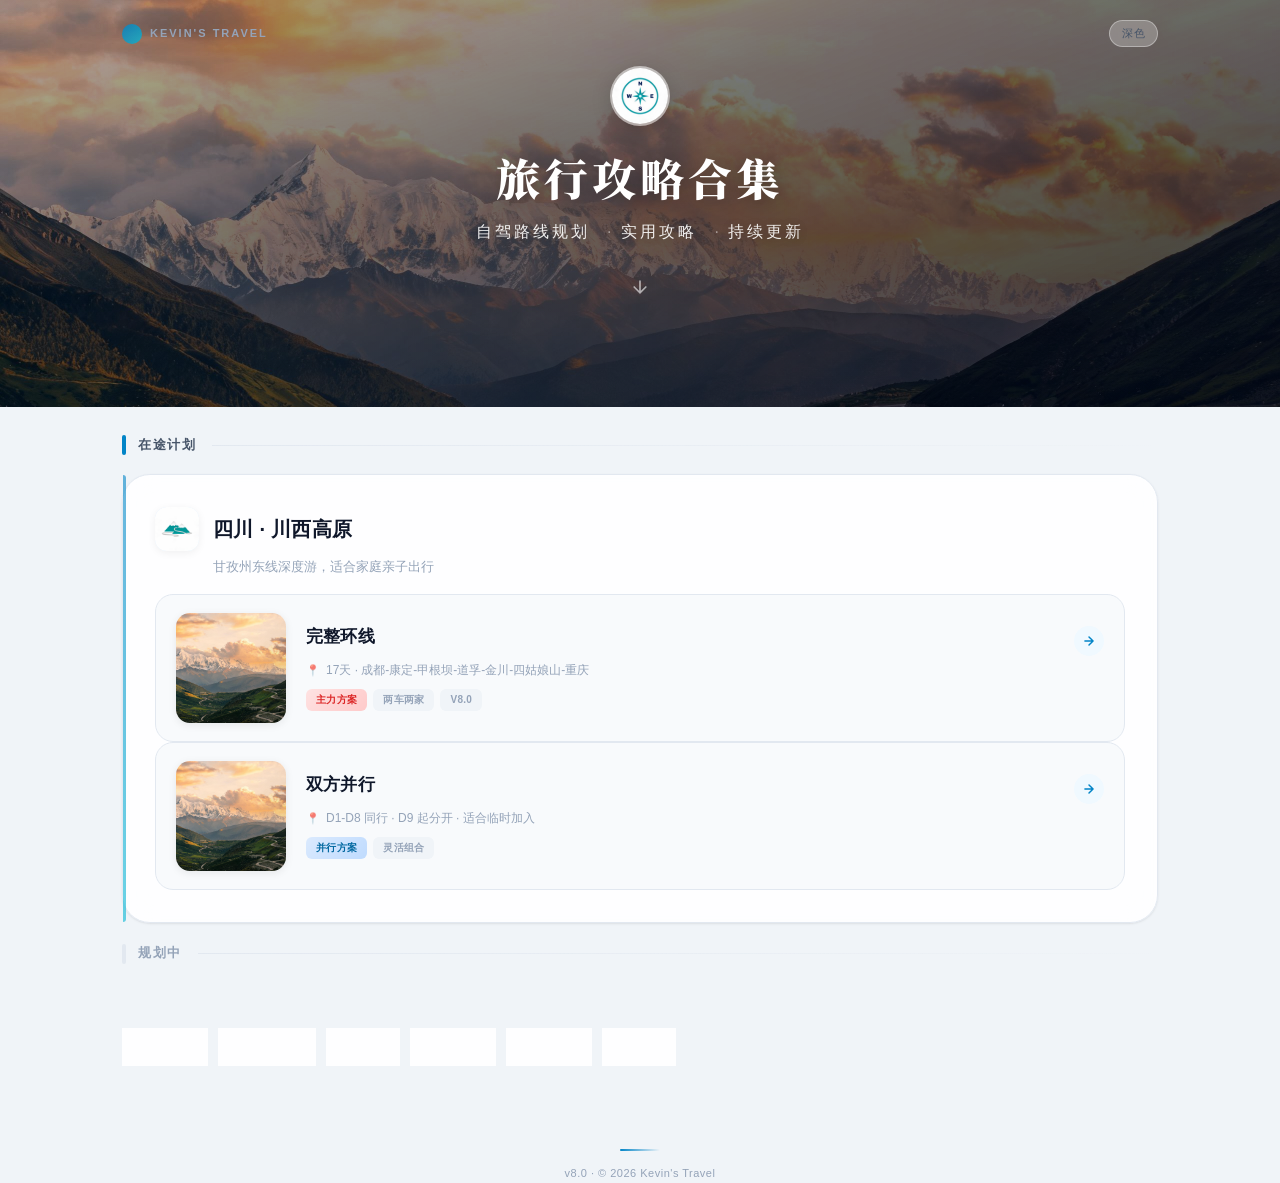
==== index.html @ 17aaf6b5 "fix: 修复手机端完整环线/双方并行的层叠滚动；docs: 记录花生壳 Drop 分享链接 https://drop.ficp.fun/" ====
<!DOCTYPE html>
<html lang="zh-CN">
<head>
    <meta charset="UTF-8">
    <meta name="viewport" content="width=device-width, initial-scale=1.0, minimum-scale=1.0, maximum-scale=5.0">
    <meta name="description" content="旅行攻略合集 - 川西、新疆、西藏等自驾路线规划">
    <title>旅行攻略合集 | Kevin's Travel</title>
    <link rel="icon" href="assets/icon-compass.jpg">
    <link rel="preconnect" href="https://fonts.googleapis.com">
    <link rel="preconnect" href="https://fonts.gstatic.com" crossorigin>
    <link href="https://fonts.googleapis.com/css2?family=Noto+Serif+SC:wght@600;700;900&family=Inter:wght@400;500;600;700;800&display=swap" rel="stylesheet">
    <link id="themeCSS" rel="stylesheet" href="themes/default.css">
    <style>
        /* ===== Reset & Base ===== */
        * { margin: 0; padding: 0; box-sizing: border-box; }

        html { scroll-behavior: smooth; }

        body {
            font-family: -apple-system, BlinkMacSystemFont, "HarmonyOS Sans", "PingFang SC", "Microsoft YaHei", "Noto Sans SC", sans-serif;
            background: var(--bg-body);
            color: var(--text);
            line-height: 1.6;
            font-size: 15px;
            min-height: 100vh;
            -webkit-font-smoothing: antialiased;
            -moz-osx-font-smoothing: grayscale;
        }

        /* ===== Top Bar ===== */
        .top-bar {
            position: relative;
            z-index: 10;
            max-width: 1100px;
            margin: 0 auto;
            padding: 16px 24px 0;
            display: flex;
            justify-content: space-between;
            align-items: center;
        }

        @media (min-width: 769px) {
            .top-bar { padding: 20px 32px 0; }
        }

        .brand {
            display: flex;
            align-items: center;
            gap: 8px;
            font-size: 11px;
            font-weight: 600;
            color: var(--text-light);
            letter-spacing: 2px;
            text-transform: uppercase;
        }

        .brand::before {
            content: '';
            width: 20px;
            height: 20px;
            background: var(--gradient-sky);
            border-radius: 50%;
            opacity: 0.8;
            flex-shrink: 0;
        }

        .theme-bar {
            display: flex;
            gap: 5px;
            align-items: center;
            flex-wrap: wrap;
            justify-content: flex-end;
        }

        .theme-btn {
            background: transparent;
            border: 1.5px solid var(--border);
            border-radius: 20px;
            color: var(--text-secondary);
            padding: 4px 10px;
            font-size: 11px;
            cursor: pointer;
            white-space: nowrap;
            transition: all 0.2s ease;
            font-family: inherit;
        }

        .theme-btn:hover { border-color: var(--primary); color: var(--primary); }
        .theme-btn.active {
            background: var(--primary);
            color: #fff;
            border-color: var(--primary);
        }

        .dark-toggle-btn {
            background: var(--glass-bg);
            backdrop-filter: blur(8px);
            -webkit-backdrop-filter: blur(8px);
            border: 1.5px solid var(--glass-border);
            border-radius: 20px;
            color: var(--text-secondary);
            padding: 5px 12px;
            font-size: 11px;
            cursor: pointer;
            white-space: nowrap;
            transition: all 0.25s ease;
            font-family: inherit;
            font-weight: 500;
            letter-spacing: 0.5px;
        }

        .dark .dark-toggle-btn {
            background: var(--dark-glass-bg);
            border-color: var(--dark-glass-border);
            color: var(--dark-text-secondary);
        }

        .dark-toggle-btn:hover {
            border-color: var(--primary);
            color: var(--primary);
            background: var(--primary-bg);
        }

        /* ===== Hero ===== */
        .hero {
            position: relative;
            overflow: hidden;
            color: white;
            padding: 40px 24px 60px;
            margin: -52px 0 0 0;
            text-align: center;
            min-height: 340px;
            display: flex;
            flex-direction: column;
            justify-content: center;
            align-items: center;
        }

        @media (min-width: 769px) {
            .hero { padding: 72px 48px 96px; min-height: 420px; margin-top: -60px; }
        }

        /* Hero background image */
        .hero::before {
            content: '';
            position: absolute;
            inset: 0;
            background-image: url('assets/hero-sichuan.jpg');
            background-size: cover;
            background-position: center 25%;
            z-index: 0;
            filter: saturate(1.05) contrast(1.1);
        }

        /* Hero gradient overlay */
        .hero::after {
            content: '';
            position: absolute;
            inset: 0;
            background: var(--hero-overlay);
            z-index: 1;
        }

        .dark .hero::after {
            background: var(--dark-hero-overlay);
        }

        .hero-content {
            position: relative;
            z-index: 3;
            max-width: 700px;
            width: 100%;
            animation: heroFadeIn 0.8s ease-out;
        }

        @keyframes heroFadeIn {
            from { opacity: 0; transform: translateY(20px); }
            to   { opacity: 1; transform: translateY(0); }
        }

        .hero-icon {
            display: inline-flex;
            align-items: center;
            justify-content: center;
            width: 52px;
            height: 52px;
            border-radius: 50%;
            background: var(--glass-bg);
            backdrop-filter: blur(var(--glass-blur));
            -webkit-backdrop-filter: blur(var(--glass-blur));
            margin-bottom: 20px;
            overflow: hidden;
            border: 2px solid var(--glass-border);
            box-shadow: 0 4px 20px rgba(0,0,0,0.15);
            transition: transform 0.3s ease;
        }

        .hero-icon:hover { transform: scale(1.05); }

        .hero-icon img {
            width: 100%;
            height: 100%;
            object-fit: cover;
        }

        @media (min-width: 769px) {
            .hero-icon { width: 60px; height: 60px; margin-bottom: 24px; }
        }

        .hero h1 {
            font-family: "Noto Serif SC", serif;
            font-size: 30px;
            font-weight: 900;
            margin-bottom: 10px;
            letter-spacing: 3px;
            text-shadow: 0 2px 24px rgba(0,0,0,0.35);
            line-height: 1.25;
        }

        @media (min-width: 769px) {
            .hero h1 { font-size: 44px; margin-bottom: 14px; letter-spacing: 4px; }
        }

        .hero-subtitle {
            font-size: 14px;
            opacity: 0.9;
            font-weight: 400;
            letter-spacing: 2px;
            line-height: 1.6;
            text-shadow: 0 1px 12px rgba(0,0,0,0.25);
        }

        @media (min-width: 769px) {
            .hero-subtitle { font-size: 16px; letter-spacing: 3px; }
        }

        .hero-subtitle span {
            display: inline-block;
            padding: 0 12px;
            position: relative;
        }

        .hero-subtitle span + span::before {
            content: '·';
            position: absolute;
            left: -2px;
            opacity: 0.5;
        }

        /* Hero scroll indicator */
        .hero-scroll {
            position: relative;
            z-index: 3;
            margin-top: 28px;
            animation: bounceDown 2s ease-in-out infinite;
        }

        .hero-scroll svg {
            width: 20px;
            height: 20px;
            stroke: rgba(255,255,255,0.6);
            fill: none;
            stroke-width: 2;
            stroke-linecap: round;
        }

        @keyframes bounceDown {
            0%, 100% { transform: translateY(0); opacity: 0.6; }
            50% { transform: translateY(6px); opacity: 1; }
        }

        @media (min-width: 769px) {
            .hero-scroll { margin-top: 32px; }
        }

        /* ===== Content Area ===== */
        .content-area {
            max-width: 1100px;
            margin: 0 auto;
            padding: 20px 24px 40px;
            position: relative;
        }

        @media (min-width: 769px) {
            .content-area { padding: 28px 32px 56px; }
        }

        /* ===== Section Label ===== */
        .section-label {
            display: flex;
            align-items: center;
            gap: 12px;
            margin-bottom: 18px;
            position: relative;
        }

        .section-label::after {
            content: '';
            flex: 1;
            height: 1px;
            background: linear-gradient(90deg, var(--border) 0%, transparent 100%);
            margin-left: 4px;
        }

        .section-label-dot {
            width: 4px;
            height: 20px;
            border-radius: 2px;
            background: var(--primary);
            flex-shrink: 0;
        }

        .section-label-text {
            font-size: 13px;
            font-weight: 600;
            color: var(--text-secondary);
            letter-spacing: 1.5px;
            text-transform: uppercase;
            white-space: nowrap;
        }

        /* ===== Destination Card ===== */
        .dest-card {
            background: var(--bg-card);
            backdrop-filter: blur(16px);
            -webkit-backdrop-filter: blur(16px);
            border-radius: 24px;
            padding: 24px;
            margin-bottom: 20px;
            box-shadow: var(--shadow-sm);
            border: 1px solid var(--border);
            transition: all 0.3s cubic-bezier(0.4, 0, 0.2, 1);
            position: relative;
            overflow: visible;
        }

        @media (min-width: 769px) {
            .dest-card { padding: 32px; border-radius: 28px; }
        }

        .dest-card:hover {
            box-shadow: var(--shadow-lg);
            border-color: var(--primary-border);
        }

        /* Subtle decorative gradient bar on the left */
        .dest-card::before {
            content: '';
            position: absolute;
            left: 0;
            top: 0;
            bottom: 0;
            width: 3px;
            background: var(--gradient-sky);
            border-radius: 0 3px 3px 0;
            opacity: 0.6;
        }

        .dark .dest-card::before {
            opacity: 0.4;
        }

        .dest-card-header {
            display: flex;
            align-items: center;
            gap: 14px;
            margin-bottom: 6px;
        }

        .dest-card-icon {
            width: 40px;
            height: 40px;
            border-radius: 12px;
            display: flex;
            align-items: center;
            justify-content: center;
            flex-shrink: 0;
            overflow: hidden;
            box-shadow: 0 2px 8px rgba(0,0,0,0.06);
        }

        @media (min-width: 769px) {
            .dest-card-icon { width: 44px; height: 44px; }
        }

        .dest-card-icon img {
            width: 100%;
            height: 100%;
            object-fit: cover;
        }

        .dest-card-icon.sichuan {
            background: linear-gradient(135deg, #DBEAFE, #E0F2FE);
        }

        .dark .dest-card-icon.sichuan {
            background: linear-gradient(135deg, #1E3A5F, #0C4A6E);
        }

        .dest-card-icon.xinjiang {
            background: linear-gradient(135deg, #FEF3C7, #FDE68A);
        }

        .dark .dest-card-icon.xinjiang {
            background: linear-gradient(135deg, #78350F, #92400E);
        }

        .dest-card-icon.xizang {
            background: linear-gradient(135deg, #F3E8FF, #EDE9FE);
        }

        .dark .dest-card-icon.xizang {
            background: linear-gradient(135deg, #3B0764, #581C87);
        }

        .dest-card h2 {
            font-size: 18px;
            color: var(--text);
            font-weight: 700;
            line-height: 1.3;
            letter-spacing: 0.3px;
        }

        @media (min-width: 769px) {
            .dest-card h2 { font-size: 20px; }
        }

        .dest-card-desc {
            font-size: 13px;
            color: var(--text-light);
            margin-bottom: 18px;
            padding-left: 54px;
            line-height: 1.5;
        }

        @media (min-width: 769px) {
            .dest-card-desc { padding-left: 58px; }
        }

        /* ===== Route Grid / Carousel ===== */
        .dest-grid {
            display: block;
            padding: 0;
            margin: 0;
        }

        .dest-grid::-webkit-scrollbar { display: none; }

        .dest-grid > .route-card {
            position: sticky;
            top: 88px;
            margin-bottom: 0;
            width: 100%;
            transform-origin: center top;
        }

        /* 层叠滚动：后一张略下移，露出上一张顶边形成堆叠层次 */
        .dest-grid > .route-card + .route-card {
            top: 102px;
        }

        @media (min-width: 769px) {
            .dest-grid {
                overflow: visible;
                margin: 0;
                padding: 0;
            }

            .dest-grid > .route-card {
                width: 100%;
                scroll-snap-align: none;
            }
        }

        /* ===== Swipe Dots ===== */
        .swipe-dots {
            display: none;
            justify-content: center;
            gap: 6px;
            margin-top: 14px;
        }

        .swipe-dot {
            width: 6px;
            height: 6px;
            border-radius: 50%;
            background: var(--border);
            transition: all 0.3s cubic-bezier(0.4, 0, 0.2, 1);
        }

        .swipe-dot.active {
            background: var(--primary);
            width: 20px;
            border-radius: 3px;
        }

        @media (min-width: 769px) {
            .swipe-dots { display: none; }
        }

        /* ===== Route Card ===== */
        .route-card {
            background: var(--bg-highlight);
            border: 1px solid var(--border);
            border-radius: 16px;
            overflow: hidden;
            transition: all 0.3s cubic-bezier(0.4, 0, 0.2, 1);
            position: relative;
        }

        @media (min-width: 769px) {
            .route-card { border-radius: 18px; }
        }

        .route-card:hover {
            border-color: var(--primary-border);
            box-shadow: var(--shadow-primary);
            transform: translateY(-3px);
        }

        .route-card a {
            display: flex;
            align-items: center;
            gap: 16px;
            text-decoration: none;
            color: var(--text);
            padding: 16px 18px;
        }

        @media (min-width: 769px) {
            .route-card a { padding: 18px 20px; gap: 20px; }
        }

        /* Thumbnail */
        .route-thumb {
            width: 88px;
            height: 88px;
            border-radius: 12px;
            overflow: hidden;
            flex-shrink: 0;
            position: relative;
            box-shadow: 0 2px 8px rgba(0,0,0,0.08);
        }

        @media (min-width: 769px) {
            .route-thumb { width: 110px; height: 110px; border-radius: 14px; }
        }

        .route-thumb img {
            width: 100%;
            height: 100%;
            object-fit: cover;
            display: block;
            transition: transform 0.4s ease;
        }

        .route-card:hover .route-thumb img {
            transform: scale(1.08);
        }

        /* Thumbnail overlay gradient */
        .route-thumb::after {
            content: '';
            position: absolute;
            inset: 0;
            background: linear-gradient(135deg, transparent 50%, rgba(0,0,0,0.10) 100%);
            pointer-events: none;
        }

        .route-info {
            flex: 1;
            min-width: 0;
        }

        .route-card-top {
            display: flex;
            justify-content: space-between;
            align-items: flex-start;
            gap: 8px;
        }

        .route-name {
            font-weight: 700;
            font-size: 16px;
            line-height: 1.35;
            color: var(--text);
            letter-spacing: 0.2px;
        }

        @media (min-width: 769px) {
            .route-name { font-size: 17px; }
        }

        .route-arrow {
            flex-shrink: 0;
            width: 30px;
            height: 30px;
            border-radius: 50%;
            background: var(--primary-bg);
            display: flex;
            align-items: center;
            justify-content: center;
            transition: all 0.3s cubic-bezier(0.4, 0, 0.2, 1);
        }

        .route-arrow svg {
            width: 14px;
            height: 14px;
            stroke: var(--primary);
            fill: none;
            stroke-width: 2.5;
            stroke-linecap: round;
            stroke-linejoin: round;
            transition: transform 0.3s ease;
        }

        .route-card:hover .route-arrow {
            background: var(--gradient-sky);
        }

        .route-card:hover .route-arrow svg {
            stroke: white;
            transform: translateX(2px);
        }

        .route-meta {
            font-size: 12px;
            color: var(--text-light);
            margin-top: 5px;
            line-height: 1.5;
            display: flex;
            align-items: center;
            gap: 6px;
        }

        .route-meta::before {
            content: '📍';
            font-size: 11px;
            opacity: 0.7;
        }

        .route-tags {
            display: flex;
            gap: 6px;
            margin-top: 10px;
            flex-wrap: wrap;
        }

        .route-tag {
            font-size: 10px;
            padding: 3px 10px;
            border-radius: 6px;
            font-weight: 600;
            letter-spacing: 0.3px;
            text-transform: uppercase;
        }

        .route-tag.main {
            background: linear-gradient(135deg, #FEE2E2, #FECACA);
            color: #DC2626;
        }

        .dark .route-tag.main {
            background: linear-gradient(135deg, #7F1D1D, #991B1B);
            color: #FCA5A5;
        }

        .route-tag.parallel {
            background: linear-gradient(135deg, #DBEAFE, #BFDBFE);
            color: #0369A1;
        }

        .dark .route-tag.parallel {
            background: linear-gradient(135deg, #1E3A5F, #1E40AF);
            color: #93C5FD;
        }

        .route-tag.info {
            background: var(--bg-body);
            color: var(--text-light);
        }

        .dark .route-tag.info {
            background: var(--dark-bg-secondary);
            color: var(--dark-text-light);
        }

        /* ===== Future Destinations ===== */
        .future-section {
            padding: 8px 0 0;
        }

        .future-text {
            font-size: 13px;
            color: var(--text-light);
            line-height: 1.7;
            display: flex;
            align-items: center;
            gap: 8px;
        }

        .future-text::before {
            content: '🗺️';
            font-size: 14px;
        }

        .future-chips {
            display: flex;
            gap: 10px;
            margin-top: 14px;
            overflow-x: auto;
            -webkit-overflow-scrolling: touch;
            padding-bottom: 4px;
        }

        .future-chips::-webkit-scrollbar { display: none; }

        .future-chip {
            flex-shrink: 0;
            font-size: 12px;
            color: var(--text-secondary);
            padding: 8px 18px;
            border-radius: 100px;
            background: var(--bg-card);
            backdrop-filter: blur(8px);
            -webkit-backdrop-filter: blur(8px);
            border: 1px solid var(--border);
            white-space: nowrap;
            transition: all 0.25s cubic-bezier(0.4, 0, 0.2, 1);
            font-weight: 500;
            cursor: default;
        }

        .future-chip:hover {
            border-color: var(--primary-border);
            color: var(--primary);
            background: var(--primary-bg);
            transform: translateY(-1px);
            box-shadow: 0 2px 8px rgba(2,132,199,0.08);
        }

        /* ===== Footer ===== */
        .footer {
            text-align: center;
            padding: 24px 24px 0;
            font-size: 11px;
            color: var(--text-light);
            max-width: 1100px;
            margin: 0 auto;
            letter-spacing: 0.5px;
        }

        .footer-divider {
            width: 40px;
            height: 2px;
            background: linear-gradient(90deg, var(--primary), transparent);
            border-radius: 1px;
            margin: 0 auto 14px;
        }

        .footer a {
            color: var(--primary);
            text-decoration: none;
        }

        .footer a:hover {
            text-decoration: underline;
        }

        /* ===== Responsive fine-tuning ===== */
        @media (max-width: 480px) {
            .dest-card { padding: 18px; border-radius: 20px; }
            .dest-grid { margin: 0; padding: 0; }
            .dest-grid > .route-card { min-width: 0; width: 100%; }
            .route-card a { padding: 12px 14px; gap: 12px; }
            .route-thumb { width: 72px; height: 72px; }
            .route-name { font-size: 14px; }
        }

        /* ===== Page transition ===== */
        .content-area > * {
            animation: sectionFadeIn 0.6s ease-out both;
        }

        .content-area > *:nth-child(2) { animation-delay: 0.1s; }
        .content-area > *:nth-child(3) { animation-delay: 0.2s; }

        @keyframes sectionFadeIn {
            from { opacity: 0; transform: translateY(12px); }
            to   { opacity: 1; transform: translateY(0); }
        }
    </style>
</head>
<body>
    <!-- Top bar -->
    <div class="top-bar">
        <div class="brand">Kevin's Travel</div>
        <div class="theme-bar" id="themeBar">
            <button class="dark-toggle-btn" id="darkToggle">深色</button>
        </div>
    </div>

    <!-- Hero -->
    <div class="hero">
        <div class="hero-content">
            <div class="hero-icon"><img src="assets/icon-compass.jpg" alt=""></div>
            <h1>旅行攻略合集</h1>
            <p class="hero-subtitle">
                <span>自驾路线规划</span>
                <span>实用攻略</span>
                <span>持续更新</span>
            </p>
        </div>
        <div class="hero-scroll">
            <svg viewBox="0 0 24 24"><path d="M12 5v14M19 12l-7 7-7-7"/></svg>
        </div>
    </div>

    <!-- Content area -->
    <div class="content-area">
        <!-- Section: Active Routes -->
        <div class="section-label">
            <div class="section-label-dot"></div>
            <div class="section-label-text">在途计划</div>
        </div>

        <!-- Sichuan Section -->
        <div class="dest-card">
            <div class="dest-card-header">
                <div class="dest-card-icon sichuan"><img src="assets/icon-sichuan.jpg" alt=""></div>
                <h2>四川 · 川西高原</h2>
            </div>
            <p class="dest-card-desc">甘孜州东线深度游，适合家庭亲子出行</p>

            <div class="dest-grid">
                <div class="route-card">
                    <a href="west-sichuan.html">
                        <div class="route-thumb">
                            <img src="assets/hero-sichuan.jpg" alt="川西环线">
                        </div>
                        <div class="route-info">
                            <div class="route-card-top">
                                <span class="route-name">完整环线</span>
                                <div class="route-arrow">
                                    <svg viewBox="0 0 24 24"><path d="M5 12h14M12 5l7 7-7 7"/></svg>
                                </div>
                            </div>
                            <div class="route-meta">17天 · 成都-康定-甲根坝-道孚-金川-四姑娘山-重庆</div>
                            <div class="route-tags">
                                <span class="route-tag main">主力方案</span>
                                <span class="route-tag info">两车两家</span>
                                <span class="route-tag info">V8.0</span>
                            </div>
                        </div>
                    </a>
                </div>

                <div class="route-card">
                    <a href="paired-trip.html">
                        <div class="route-thumb">
                            <img src="assets/hero-sichuan.jpg" alt="并行方案">
                        </div>
                        <div class="route-info">
                            <div class="route-card-top">
                                <span class="route-name">双方并行</span>
                                <div class="route-arrow">
                                    <svg viewBox="0 0 24 24"><path d="M5 12h14M12 5l7 7-7 7"/></svg>
                                </div>
                            </div>
                            <div class="route-meta">D1-D8 同行 · D9 起分开 · 适合临时加入</div>
                            <div class="route-tags">
                                <span class="route-tag parallel">并行方案</span>
                                <span class="route-tag info">灵活组合</span>
                            </div>
                        </div>
                    </a>
                </div>
            </div>
            <div class="swipe-dots" id="swipeDots">
                <div class="swipe-dot active"></div>
                <div class="swipe-dot"></div>
            </div>
        </div>

        <!-- Section: Future -->
        <div class="section-label">
            <div class="section-label-dot" style="background: var(--border);"></div>
            <div class="section-label-text" style="color: var(--text-light);">规划中</div>
        </div>

        <div class="future-section">
            <p class="future-text">更多目的地正在规划中，期待下一次出发</p>
            <div class="future-chips">
                <span class="future-chip">独库公路</span>
                <span class="future-chip">阿里大环线</span>
                <span class="future-chip">滇西北</span>
                <span class="future-chip">青甘环线</span>
                <span class="future-chip">川藏南线</span>
                <span class="future-chip">环洱海</span>
            </div>
        </div>
    </div>

    <!-- Footer -->
    <div class="footer">
        <div class="footer-divider"></div>
        <span id="versionTop">v8.0</span> · © 2026 Kevin's Travel
    </div>

    <script>
        function setupThemeSystem() {
            const themeLink = document.getElementById('themeCSS');
            const darkBtn = document.getElementById('darkToggle');
            const html = document.documentElement;

            const savedTheme = localStorage.getItem('colorTheme') || 'default';
            const savedDark = localStorage.getItem('theme');

            function applyTheme(name) {
                themeLink.href = 'themes/' + name + '.css';
                localStorage.setItem('colorTheme', name);
            }

            function applyDark(isDark) {
                html.classList.toggle('dark', isDark);
                darkBtn.textContent = isDark ? '浅色' : '深色';
                localStorage.setItem('theme', isDark ? 'dark' : 'light');
            }

            applyTheme(savedTheme);
            if (savedDark === 'dark' || (!savedDark && window.matchMedia('(prefers-color-scheme: dark)').matches)) {
                applyDark(true);
            }

            darkBtn.addEventListener('click', function() {
                applyDark(!html.classList.contains('dark'));
            });
        }

        document.addEventListener('DOMContentLoaded', function() {
            setupThemeSystem();
            setupSwipeDots();
            setupStackScroll();
        });

        function setupSwipeDots() {
            var grid = document.querySelector('.dest-grid');
            var dots = document.querySelectorAll('#swipeDots .swipe-dot');
            if (!grid || dots.length === 0) return;

            grid.addEventListener('scroll', function() {
                var cardWidth = grid.scrollWidth / grid.children.length;
                var idx = Math.round(grid.scrollLeft / cardWidth);
                dots.forEach(function(d, i) {
                    d.classList.toggle('active', i === idx);
                });
            });
        }

        // 层叠滚动：后一张卡片叠上来时，被压住的卡片轻微缩小淡出，强化堆叠层次。
        // 纯 CSS sticky 已保证堆叠位置，此段为视觉增强，失效也不影响堆叠。
        function setupStackScroll() {
            var grid = document.querySelector('.dest-grid');
            if (!grid) return;
            var cards = Array.prototype.slice.call(grid.querySelectorAll(':scope > .route-card'));
            if (cards.length < 2) return;
            var stickyTop = 88;
            var offset = 14;

            function update() {
                for (var i = 0; i < cards.length; i++) {
                    var card = cards[i];
                    var rect = card.getBoundingClientRect();
                    var progress = 0;
                    if (cards[i + 1]) {
                        var nextTop = cards[i + 1].getBoundingClientRect().top;
                        progress = Math.min(1, Math.max(0, (stickyTop + offset - nextTop) / offset));
                    } else {
                        progress = Math.min(1, Math.max(0, (stickyTop - rect.top) / 80));
                    }
                    var scale = (1 - progress * 0.05).toFixed(3);
                    var opacity = (1 - progress * 0.4).toFixed(3);
                    card.style.transform = 'scale(' + scale + ')';
                    card.style.opacity = opacity;
                    card.style.zIndex = String(cards.length - i);
                }
            }

            window.addEventListener('scroll', update, { passive: true });
            window.addEventListener('resize', update);
            update();
        }
    </script>
</body>
</html>
---- themes/default.css ----
/*
 * Theme: 山野蓝调 (Mountain Azure)
 * 旅行攻略首页 — 温暖探险风格
 */

:root {
    /* 主色调 — 天空蓝 */
    --primary: #0284C7;
    --primary-dark: #0369A1;
    --primary-light: #38BDF8;
    --primary-lighter: #7DD3FC;
    --primary-bg: #F0F9FF;
    --primary-border: #BAE6FD;

    /* 强调色 — 暖阳橙 (呼应川西高原的阳光) */
    --accent: #D97706;
    --accent-light: #FDE68A;
    --accent-lighter: #FEF3C7;
    --accent-dark: #B45309;

    /* 辅助青绿 (高原草甸) */
    --teal: #0D9488;
    --teal-light: #14B8A6;
    --teal-dark: #0F766E;
    --teal-bg: #F0FDFA;

    /* 大地色 (土坯/岩石) */
    --earth: #8B5CF6;
    --earth-light: #A78BFA;
    --earth-dark: #7C3AED;
    --earth-bg: #F5F3FF;

    /* 背景递进 */
    --bg-body: #F0F4F8;
    --bg-card: rgba(255,255,255,0.88);
    --bg-highlight: #F8FAFC;
    --bg-warn: #FFFBEB;
    --bg-glass: rgba(255,255,255,0.55);

    /* 文字 */
    --text: #0F172A;
    --text-secondary: #475569;
    --text-light: #94A3B8;
    --text-muted: #CBD5E1;

    /* 边框 */
    --border: #E2E8F0;
    --border-light: #F1F5F9;

    /* Header 渐变 */
    --header-start: #0284C7;
    --header-end: #06B6D4;

    /* 行程阶段色 */
    --phase-travel: #64748B;
    --phase-travel-end: #94A3B8;
    --phase-plateau: #0D9488;
    --phase-plateau-end: #14B8A6;
    --phase-rest: #EA580C;
    --phase-rest-end: #FB923C;

    /* 按钮 */
    --btn-bg: #0284C7;
    --btn-text: #FFFFFF;

    /* 标签 */
    --tag-must-bg: #E0F2FE;
    --tag-must-text: #0369A1;
    --tag-alt-bg: #F0FDF4;
    --tag-alt-text: #15803D;
    --tag-pass-bg: #F1F5F9;
    --tag-pass-text: #64748B;
    --tag-booked-bg: #FEE2E2;
    --tag-booked-text: #DC2626;

    /* 信息框 */
    --box-reason: #EFF6FF;
    --box-hotel: #EFF6FF;
    --box-source: #F8FAFC;

    /* 阴影 */
    --shadow-sm: 0 1px 3px rgba(0,0,0,0.06), 0 1px 2px rgba(0,0,0,0.04);
    --shadow-md: 0 4px 12px rgba(0,0,0,0.06), 0 2px 4px rgba(0,0,0,0.04);
    --shadow-lg: 0 10px 30px rgba(0,0,0,0.08), 0 4px 8px rgba(0,0,0,0.04);
    --shadow-xl: 0 20px 50px rgba(0,0,0,0.10), 0 8px 16px rgba(0,0,0,0.06);
    --shadow-primary: 0 4px 14px rgba(2,132,199,0.15);

    /* 日历 */
    --cal-trip: #E0F2FE;
    --cal-weekend: #FFFBEB;

    /* 玻璃态 */
    --glass-bg: rgba(255,255,255,0.25);
    --glass-border: rgba(255,255,255,0.35);
    --glass-blur: 12px;

    /* Hero */
    --hero-overlay: linear-gradient(160deg, rgba(2,6,23,0.25) 0%, rgba(2,6,23,0.55) 40%, rgba(2,6,23,0.80) 100%);

    /* 渐变装饰 */
    --gradient-warm: linear-gradient(135deg, #F59E0B, #D97706);
    --gradient-sky: linear-gradient(135deg, #0284C7, #06B6D4);
    --gradient-earth: linear-gradient(135deg, #8B5CF6, #6D28D9);

    /* ===== 深色模式变量 ===== */
    --dark-bg: #070B14;
    --dark-bg-secondary: #0E1628;
    --dark-card-bg: rgba(15,23,42,0.90);
    --dark-card-solid: #1E293B;
    --dark-glass-bg: rgba(15,23,42,0.55);
    --dark-glass-border: rgba(51,65,85,0.40);
    --dark-text: #E2E8F0;
    --dark-text-secondary: #94A3B8;
    --dark-text-light: #64748B;
    --dark-border: #1E293B;
    --dark-border-light: #334155;
    --dark-primary: #38BDF8;
    --dark-primary-dim: #7DD3FC;
    --dark-primary-bg: rgba(56,189,248,0.10);
    --dark-accent: #FBBF24;
    --dark-accent-light: #FDE68A;
    --dark-accent-bg: rgba(251,191,36,0.10);
    --dark-teal: #2DD4BF;
    --dark-teal-bg: rgba(45,212,191,0.08);
    --dark-warn-bg: #422006;
    --dark-warn-text: #FDE68A;
    --dark-warn-border: #92400E;
    --dark-reason-bg: #1E293B;
    --dark-phase-travel: #334155;
    --dark-phase-travel-end: #475569;
    --dark-phase-plateau: #0F766E;
    --dark-phase-plateau-end: #0D9488;
    --dark-phase-rest: #C2410C;
    --dark-phase-rest-end: #EA580C;
    --dark-shadow-sm: 0 1px 3px rgba(0,0,0,0.30), 0 1px 2px rgba(0,0,0,0.20);
    --dark-shadow-md: 0 4px 12px rgba(0,0,0,0.30), 0 2px 4px rgba(0,0,0,0.20);
    --dark-shadow-lg: 0 10px 30px rgba(0,0,0,0.35), 0 4px 8px rgba(0,0,0,0.20);
    --dark-hero-overlay: linear-gradient(160deg, rgba(2,6,23,0.30) 0%, rgba(2,6,23,0.60) 40%, rgba(7,11,20,0.90) 100%);
}
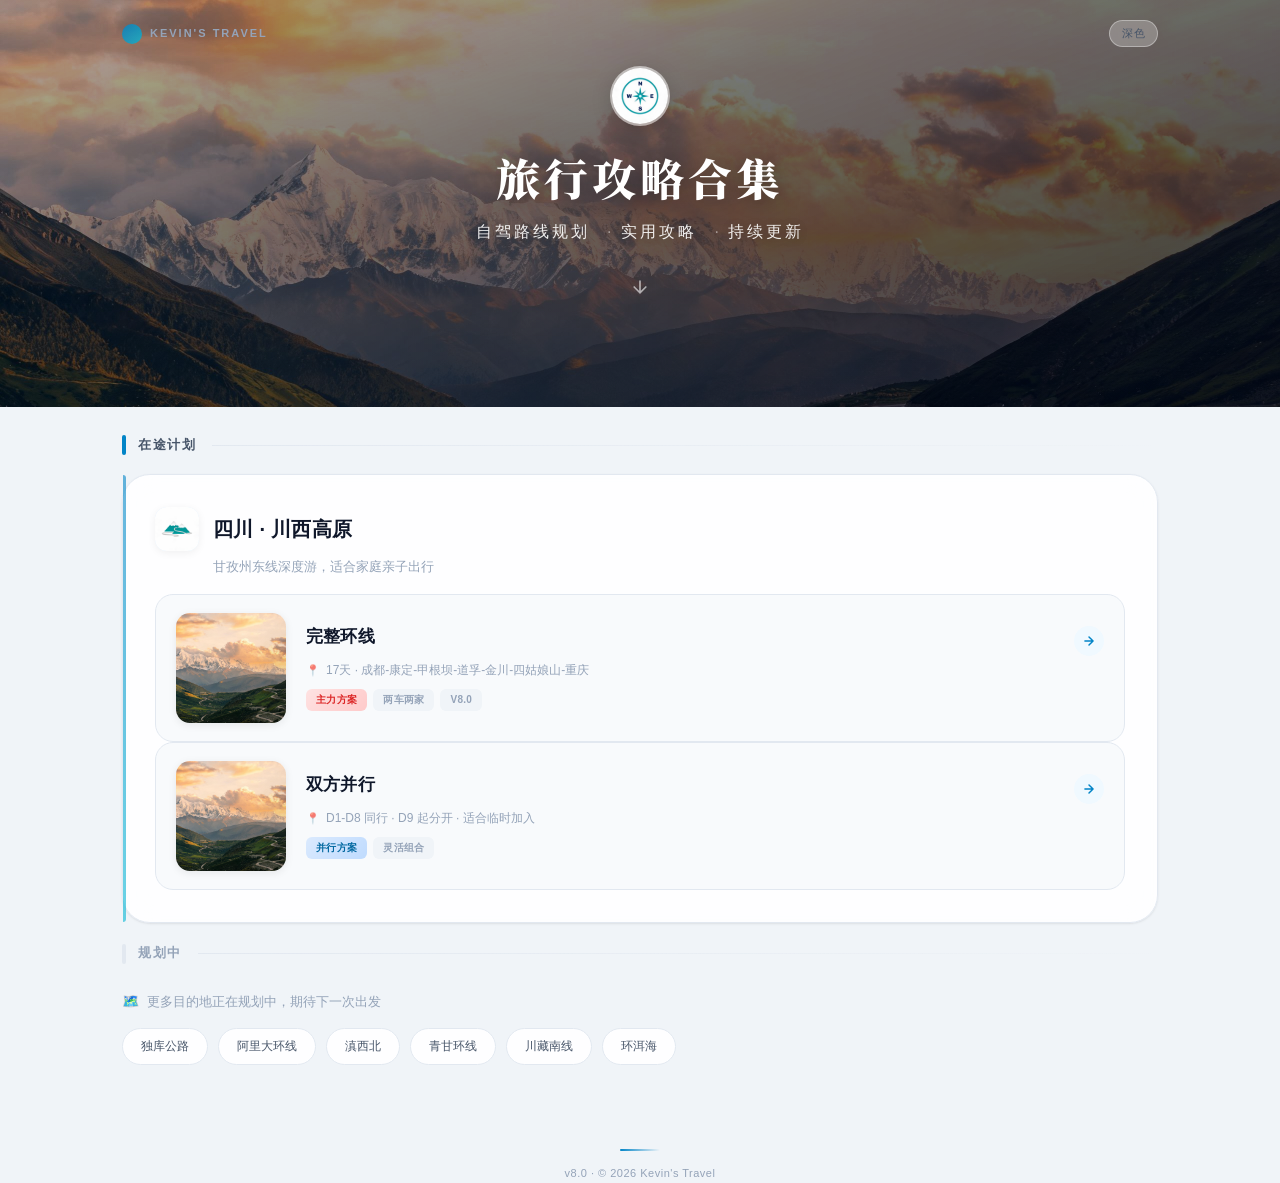
==== commit b492f272: "fix: 恢复默认手账主题 journal.css；修复 sectionFadeIn transform 导致手机 sticky 层叠失效；修正层叠卡片 z-index 顺序" ====
--- a/index.html
+++ b/index.html
@@ -9,7 +9,7 @@
     <link rel="preconnect" href="https://fonts.googleapis.com">
     <link rel="preconnect" href="https://fonts.gstatic.com" crossorigin>
     <link href="https://fonts.googleapis.com/css2?family=Noto+Serif+SC:wght@600;700;900&family=Inter:wght@400;500;600;700;800&display=swap" rel="stylesheet">
-    <link id="themeCSS" rel="stylesheet" href="themes/default.css">
+    <link id="themeCSS" rel="stylesheet" href="themes/journal.css">
     <style>
         /* ===== Reset & Base ===== */
         * { margin: 0; padding: 0; box-sizing: border-box; }
@@ -786,8 +786,8 @@
         .content-area > *:nth-child(3) { animation-delay: 0.2s; }
 
         @keyframes sectionFadeIn {
-            from { opacity: 0; transform: translateY(12px); }
-            to   { opacity: 1; transform: translateY(0); }
+            from { opacity: 0; }
+            to   { opacity: 1; }
         }
     </style>
 </head>
@@ -982,7 +982,7 @@
                     var opacity = (1 - progress * 0.4).toFixed(3);
                     card.style.transform = 'scale(' + scale + ')';
                     card.style.opacity = opacity;
-                    card.style.zIndex = String(cards.length - i);
+                    card.style.zIndex = String(i + 1);
                 }
             }
 
--- a/themes/journal.css
+++ b/themes/journal.css
@@ -0,0 +1,123 @@
+/*
+ * Theme: 手绘旅行手账风
+ * 牛皮纸质感、暖棕大地色、手写感标题、拍立得/胶带元素、温馨家庭感
+ */
+
+@import url('https://fonts.googleapis.com/css2?family=ZCOOL+KuaiLe&family=Ma+Shan+Zheng&display=swap');
+
+:root {
+    /* 主色调 — 棕褐 */
+    --primary: #7C5C3C;
+    --primary-dark: #5C4328;
+    --primary-light: #A07B52;
+    --primary-lighter: #C49A6C;
+    --primary-bg: #FBF5EB;
+    --primary-border: #E0D0B8;
+    /* 强调色 — 复古红 */
+    --accent: #C0392B;
+    --accent-light: #FDEDEC;
+    --accent-dark: #96281B;
+    /* 辅助 — 橄榄绿 */
+    --teal: #6B8E4E;
+    --teal-light: #8CB06A;
+    --teal-bg: #F0F5E8;
+    /* 背景 — 牛皮纸 */
+    --bg-body: #F5EDE0;
+    --bg-card: rgba(252,247,238,0.95);
+    --bg-highlight: #FFF9F0;
+    --bg-warn: #FFF5E0;
+    /* 文字 */
+    --text: #3E2723;
+    --text-secondary: #6D5D4E;
+    --text-light: #A09080;
+    --text-muted: #C8BBA8;
+    /* 边框 */
+    --border: #DDD0BE;
+    --border-light: #EDE4D6;
+    /* Header 渐变 — 复古暖调 */
+    --header-start: #7C5C3C;
+    --header-end: #A07B52;
+    /* 行程阶段色 */
+    --phase-travel: #8D7B68;
+    --phase-travel-end: #A89880;
+    --phase-plateau: #6B8E4E;
+    --phase-plateau-end: #8CB06A;
+    --phase-rest: #C0392B;
+    --phase-rest-end: #E06050;
+    /* 按钮 */
+    --btn-bg: #7C5C3C;
+    --btn-text: #FFFFFF;
+    /* 标签 */
+    --tag-must-bg: #F5E6D0;
+    --tag-must-text: #6B4F30;
+    --tag-alt-bg: #E8F0E0;
+    --tag-alt-text: #4A6E30;
+    --tag-pass-bg: #F0E8DC;
+    --tag-pass-text: #8D7B68;
+    --tag-booked-bg: #F5DDD5;
+    --tag-booked-text: #96281B;
+    /* 信息框 */
+    --box-reason: #FFF5E0;
+    --box-hotel: #FFF9F0;
+    --box-source: #FDF8F0;
+    /* 阴影 — 纸张感 */
+    --shadow-sm: 0 1px 2px rgba(80,60,30,0.06);
+    --shadow-md: 0 3px 10px rgba(80,60,30,0.08);
+    --shadow-lg: 0 8px 24px rgba(80,60,30,0.1);
+    --shadow-primary: 0 3px 12px rgba(124,92,60,0.15);
+    /* 日历 */
+    --cal-trip: #F5E6D0;
+    --cal-weekend: #FFF5E0;
+    /* 字体 */
+    --font-heading: "Ma Shan Zheng", "ZCOOL KuaiLe", cursive, sans-serif;
+    --font-body: -apple-system, BlinkMacSystemFont, "HarmonyOS Sans", "PingFang SC", "Microsoft YaHei", sans-serif;
+    /* 圆角 — 略小，手工感 */
+    --card-radius: 14px;
+    --day-card-radius: 12px;
+    --header-radius: 18px;
+
+    /* ===== 深色模式 ===== */
+    --dark-bg: #1A1510;
+    --dark-card-bg: rgba(30,25,18,0.94);
+    --dark-card-solid: #2A2318;
+    --dark-text: #E8DDD0;
+    --dark-text-secondary: #A09080;
+    --dark-border: #4A3D30;
+    --dark-primary: #C49A6C;
+    --dark-primary-dim: #D8B890;
+    --dark-accent: #E87060;
+    --dark-teal: #A0C870;
+    --dark-warn-bg: #2A2010;
+    --dark-warn-text: #F0D8A0;
+    --dark-warn-border: #5C4A20;
+    --dark-reason-bg: #2A2318;
+    --dark-phase-travel: #3D3428;
+    --dark-phase-travel-end: #4A4030;
+    --dark-phase-plateau: #2A4020;
+    --dark-phase-plateau-end: #4A6A30;
+    --dark-phase-rest: #6A2820;
+    --dark-phase-rest-end: #8A3828;
+}
+
+/* 手账风结构覆盖 */
+.header { border-radius: var(--header-radius); }
+.card { border-radius: var(--card-radius); border: 1.5px dashed var(--border); }
+.day-card details summary.day-title { border-radius: var(--day-card-radius); }
+.day-content { border-radius: 0 0 var(--day-card-radius) var(--day-card-radius); border: 1.5px dashed var(--border); border-top: none; }
+
+/* 标题用手写体 */
+.header h1, .card h2 { font-family: var(--font-heading); }
+.header h1 { letter-spacing: 0.04em; }
+
+/* 左边框改为胶带装饰感 */
+.card h2 {
+    border-left: 4px solid var(--accent);
+    padding-left: 10px;
+}
+
+/* 信息框增加纸张质感 */
+.info-item {
+    background: var(--bg-highlight);
+    border: 1px dashed var(--border);
+    border-radius: 8px;
+}
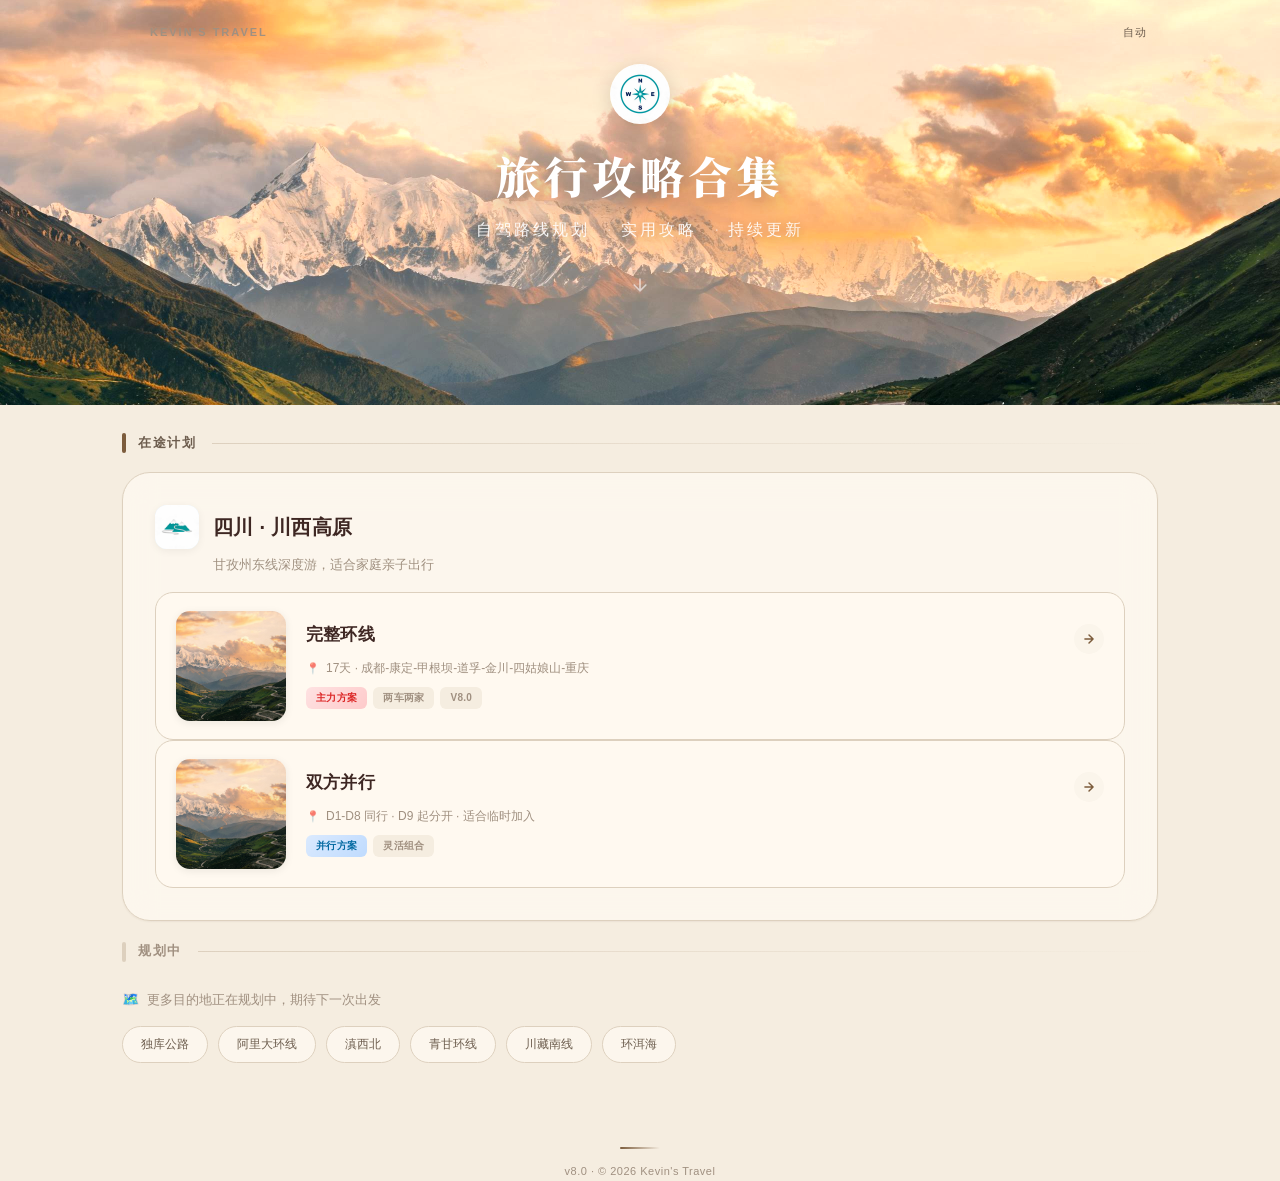
==== commit abe0d71e: "feat: 明暗模式改为 auto 跟随系统（默认浅）；修复 colorTheme 误将 journal 覆盖为 default 的 bug；按钮三态 自动/浅色/深色" ====
--- a/index.html
+++ b/index.html
@@ -796,7 +796,7 @@
     <div class="top-bar">
         <div class="brand">Kevin's Travel</div>
         <div class="theme-bar" id="themeBar">
-            <button class="dark-toggle-btn" id="darkToggle">深色</button>
+            <button class="dark-toggle-btn" id="darkToggle">自动</button>
         </div>
     </div>
 
@@ -913,27 +913,48 @@
             const darkBtn = document.getElementById('darkToggle');
             const html = document.documentElement;
 
-            const savedTheme = localStorage.getItem('colorTheme') || 'default';
-            const savedDark = localStorage.getItem('theme');
-
-            function applyTheme(name) {
-                themeLink.href = 'themes/' + name + '.css';
-                localStorage.setItem('colorTheme', name);
+            // 配色风格固定为手账 journal（深浅由 .dark class 控制，不在此切换）
+            themeLink.href = 'themes/journal.css';
+            localStorage.removeItem('colorTheme'); // 清掉旧版可能写入的干扰值
+
+            // 明暗模式：auto 跟随系统 / light / dark，默认 auto（浅）
+            const mq = window.matchMedia('(prefers-color-scheme: dark)');
+
+            function syncFromSystem() {
+                const isDark = mq.matches;
+                html.classList.toggle('dark', isDark);
+                return isDark;
             }
-
-            function applyDark(isDark) {
+            function updateBtn(mode, isDark) {
+                darkBtn.textContent = (mode === 'auto') ? '自动' : (isDark ? '浅色' : '深色');
+            }
+
+            let mode = localStorage.getItem('themeMode') || 'auto';
+            if (mode === 'auto') {
+                updateBtn('auto', syncFromSystem());
+            } else {
+                const isDark = (mode === 'dark');
                 html.classList.toggle('dark', isDark);
-                darkBtn.textContent = isDark ? '浅色' : '深色';
-                localStorage.setItem('theme', isDark ? 'dark' : 'light');
+                updateBtn(mode, isDark);
             }
 
-            applyTheme(savedTheme);
-            if (savedDark === 'dark' || (!savedDark && window.matchMedia('(prefers-color-scheme: dark)').matches)) {
-                applyDark(true);
-            }
-
+            // 实时跟随系统（仅 auto 模式）
+            mq.addEventListener('change', function() {
+                if ((localStorage.getItem('themeMode') || 'auto') === 'auto') {
+                    updateBtn('auto', syncFromSystem());
+                }
+            });
+
+            // 点击循环：自动 → 浅色 → 深色 → 自动
             darkBtn.addEventListener('click', function() {
-                applyDark(!html.classList.contains('dark'));
+                const cur = localStorage.getItem('themeMode') || 'auto';
+                let next, isDark;
+                if (cur === 'auto')       { next = 'light'; isDark = false; }
+                else if (cur === 'light') { next = 'dark';  isDark = true;  }
+                else                      { next = 'auto';  isDark = mq.matches; }
+                html.classList.toggle('dark', isDark);
+                localStorage.setItem('themeMode', next);
+                updateBtn(next, isDark);
             });
         }
 
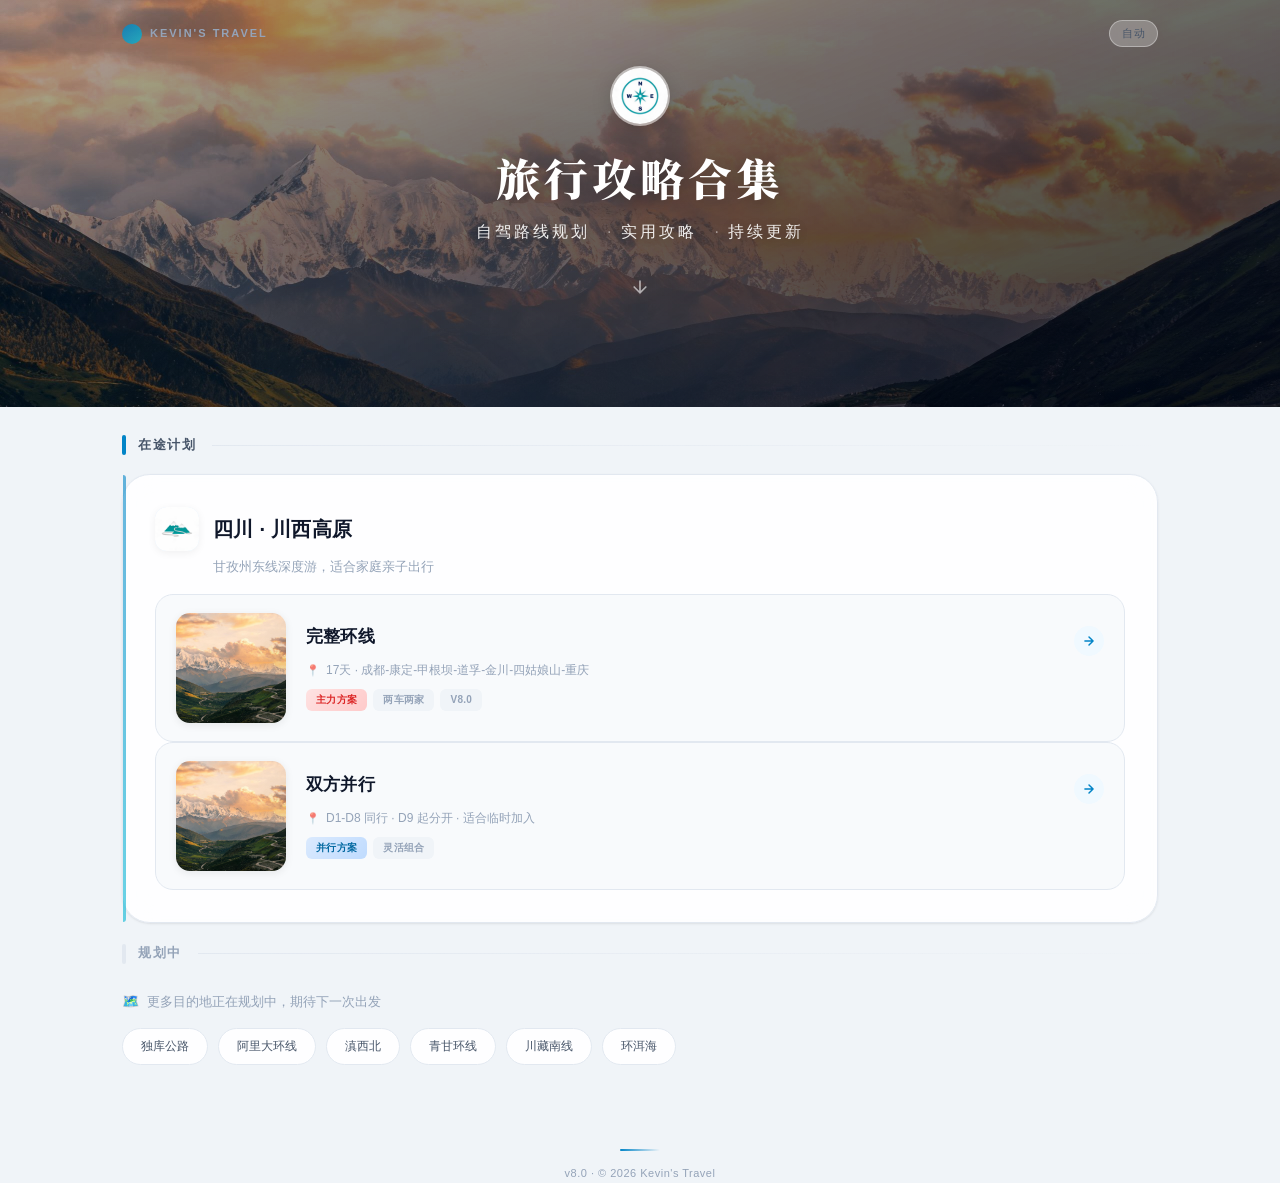
==== commit 3def9334: "feat: 配色主题改为每次加载随机切换（山野蓝调/手账/杂志/极简/高原），明暗保持 auto 跟随系统" ====
--- a/index.html
+++ b/index.html
@@ -913,9 +913,11 @@
             const darkBtn = document.getElementById('darkToggle');
             const html = document.documentElement;
 
-            // 配色风格固定为手账 journal（深浅由 .dark class 控制，不在此切换）
-            themeLink.href = 'themes/journal.css';
-            localStorage.removeItem('colorTheme'); // 清掉旧版可能写入的干扰值
+            // 配色主题：每次加载随机挑选一个（山野蓝调 default / 手账 journal / 杂志 magazine / 极简 minimal / 高原 plateau），明暗由下方 auto 单独控制
+            const COLOR_THEMES = ['default', 'journal', 'magazine', 'minimal', 'plateau'];
+            const randomTheme = COLOR_THEMES[Math.floor(Math.random() * COLOR_THEMES.length)];
+            themeLink.href = 'themes/' + randomTheme + '.css';
+            localStorage.setItem('colorTheme', randomTheme);
 
             // 明暗模式：auto 跟随系统 / light / dark，默认 auto（浅）
             const mq = window.matchMedia('(prefers-color-scheme: dark)');
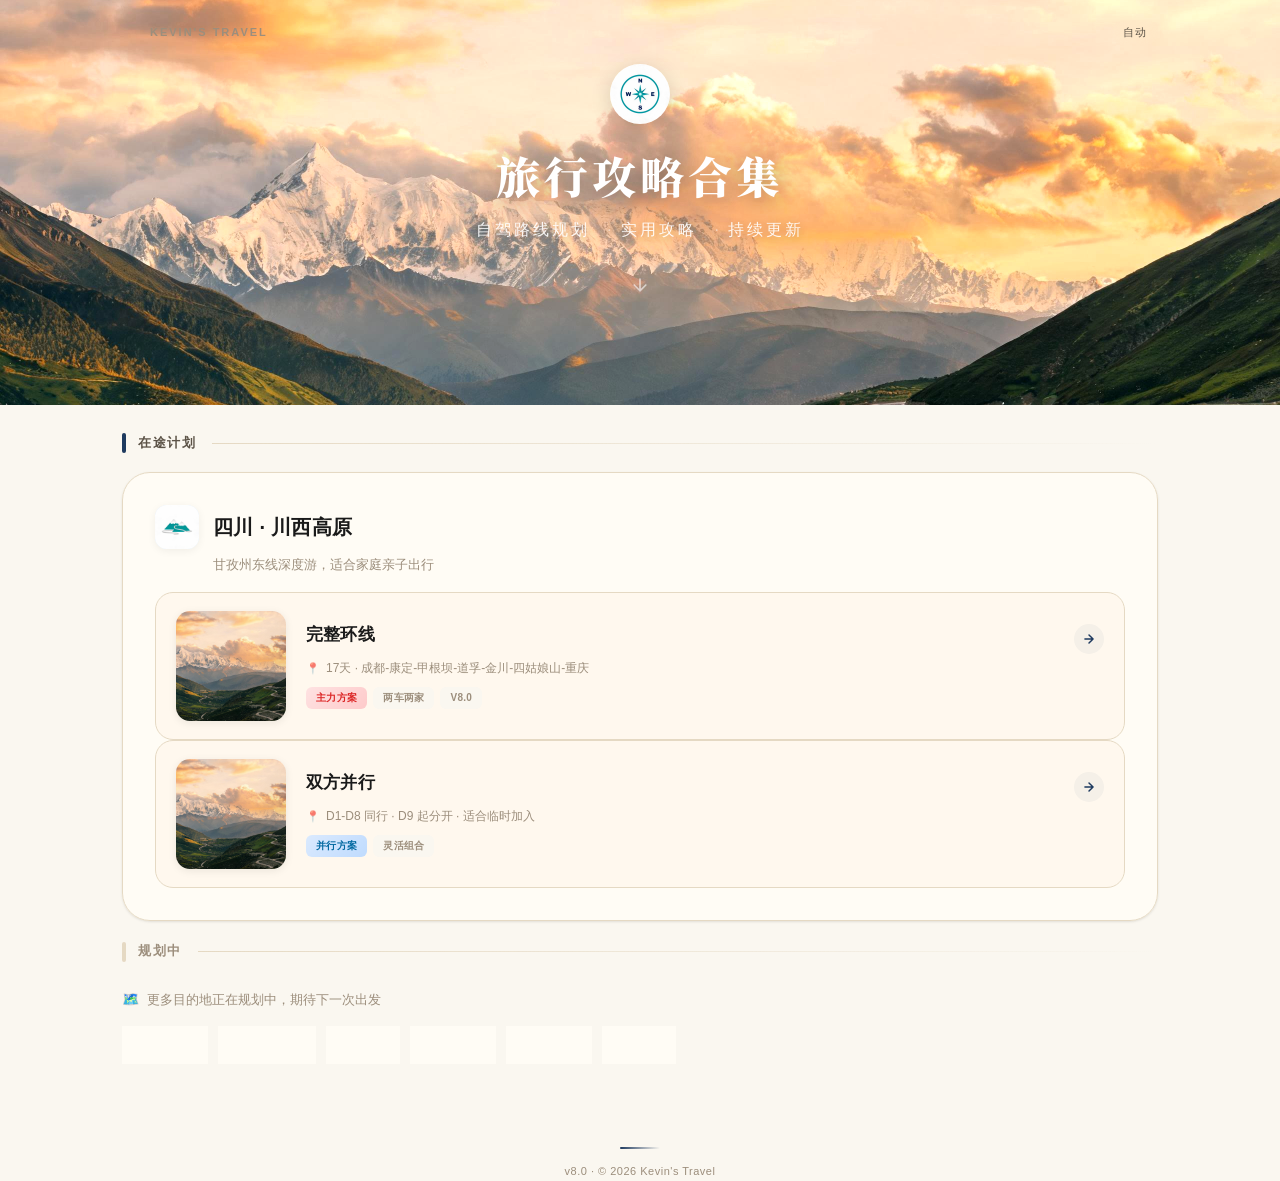
==== commit f92d590b: "fix: 彻底修复完整环线/双方并行的层叠滚动——移除 .dest-card backdrop-filter（创建 containing block 破坏 sticky）+ 移除 JS 给 stick" ====
--- a/index.html
+++ b/index.html
@@ -322,8 +322,6 @@
         /* ===== Destination Card ===== */
         .dest-card {
             background: var(--bg-card);
-            backdrop-filter: blur(16px);
-            -webkit-backdrop-filter: blur(16px);
             border-radius: 24px;
             padding: 24px;
             margin-bottom: 20px;
@@ -501,6 +499,8 @@
         /* ===== Route Card ===== */
         .route-card {
             background: var(--bg-highlight);
+            backdrop-filter: blur(12px);
+            -webkit-backdrop-filter: blur(12px);
             border: 1px solid var(--border);
             border-radius: 16px;
             overflow: hidden;
@@ -515,7 +515,6 @@
         .route-card:hover {
             border-color: var(--primary-border);
             box-shadow: var(--shadow-primary);
-            transform: translateY(-3px);
         }
 
         .route-card a {
@@ -1001,9 +1000,7 @@
                     } else {
                         progress = Math.min(1, Math.max(0, (stickyTop - rect.top) / 80));
                     }
-                    var scale = (1 - progress * 0.05).toFixed(3);
                     var opacity = (1 - progress * 0.4).toFixed(3);
-                    card.style.transform = 'scale(' + scale + ')';
                     card.style.opacity = opacity;
                     card.style.zIndex = String(i + 1);
                 }
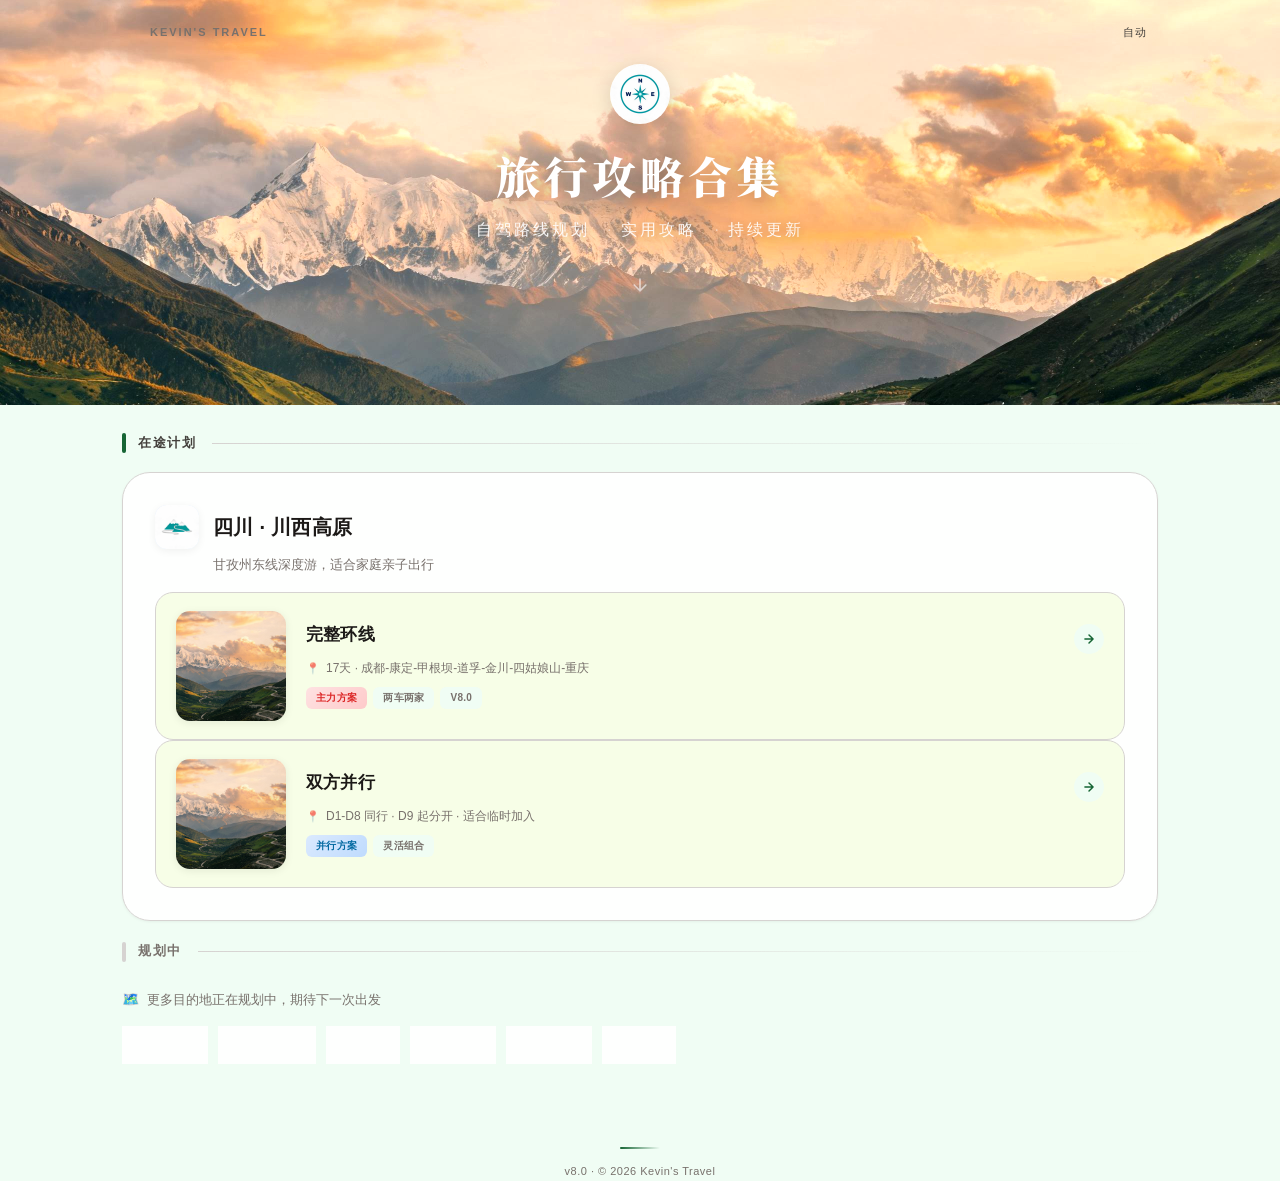
==== commit 3999d889: "fix: 手机端完整环线/双方并行层叠滚动真正生效——补 45vh 滚动空间，移除 480px 媒体查询对 padding-bottom 的覆盖；此前页面过短导致 sticky 无法粘住" ====
--- a/index.html
+++ b/index.html
@@ -440,6 +440,7 @@
             display: block;
             padding: 0;
             margin: 0;
+            padding-bottom: 45vh;
         }
 
         .dest-grid::-webkit-scrollbar { display: none; }
@@ -769,7 +770,7 @@
         /* ===== Responsive fine-tuning ===== */
         @media (max-width: 480px) {
             .dest-card { padding: 18px; border-radius: 20px; }
-            .dest-grid { margin: 0; padding: 0; }
+            .dest-grid { margin: 0; }
             .dest-grid > .route-card { min-width: 0; width: 100%; }
             .route-card a { padding: 12px 14px; gap: 12px; }
             .route-thumb { width: 72px; height: 72px; }
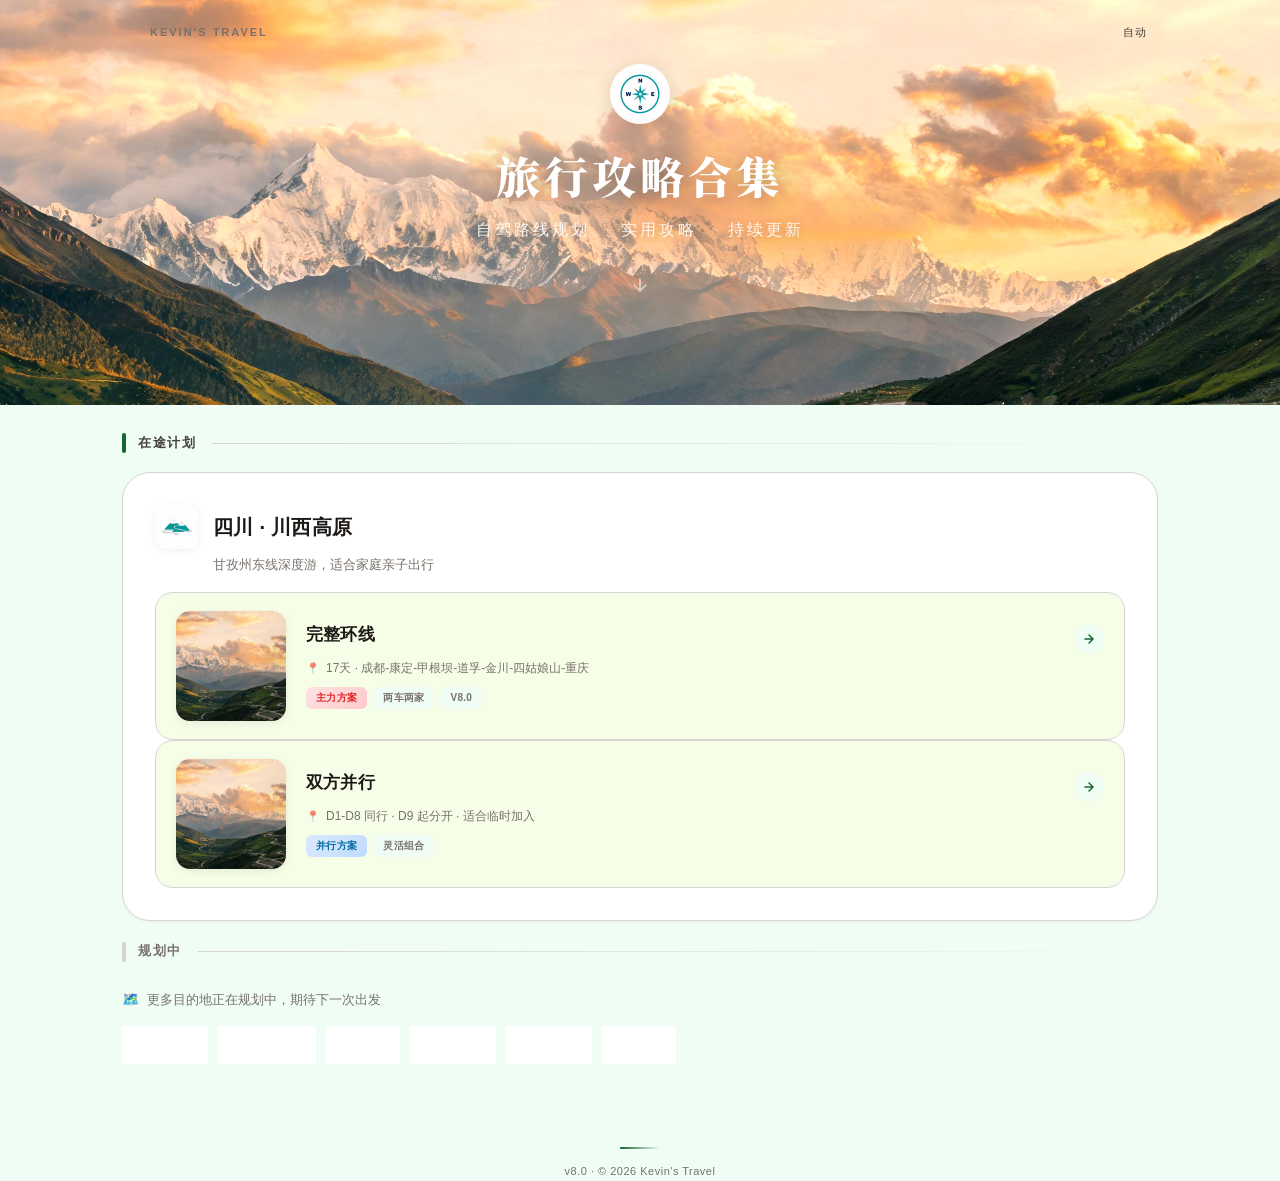
==== commit 168e6168: "fix: 手机端完整环线/双方并行层叠滚动真正可感知——错位 14px + 前卡缩小/上移/淡出 + 蓝色 outline；增大滚动留白到 70vh；修复 overflow:hidden 裁切 sti" ====
--- a/index.html
+++ b/index.html
@@ -440,7 +440,7 @@
             display: block;
             padding: 0;
             margin: 0;
-            padding-bottom: 45vh;
+            padding-bottom: 70vh;
         }
 
         .dest-grid::-webkit-scrollbar { display: none; }
@@ -450,10 +450,10 @@
             top: 88px;
             margin-bottom: 0;
             width: 100%;
-            transform-origin: center top;
-        }
-
-        /* 层叠滚动：后一张略下移，露出上一张顶边形成堆叠层次 */
+        }
+
+        /* 层叠滚动：后一张（DOM 靠后）粘在略低位置（露 14px 顶边），滚上来时盖住前一张；
+           前一张内容缩小 + 上移 + 淡出，让标题从露出区露出来，形成两张卡叠在一起的层次感。 */
         .dest-grid > .route-card + .route-card {
             top: 102px;
         }
@@ -504,7 +504,7 @@
             -webkit-backdrop-filter: blur(12px);
             border: 1px solid var(--border);
             border-radius: 16px;
-            overflow: hidden;
+            overflow: visible;
             transition: all 0.3s cubic-bezier(0.4, 0, 0.2, 1);
             position: relative;
         }
@@ -525,6 +525,8 @@
             text-decoration: none;
             color: var(--text);
             padding: 16px 18px;
+            transition: opacity 0.25s ease, transform 0.25s ease;
+            transform-origin: center center;
         }
 
         @media (min-width: 769px) {
@@ -987,22 +989,34 @@
             if (!grid) return;
             var cards = Array.prototype.slice.call(grid.querySelectorAll(':scope > .route-card'));
             if (cards.length < 2) return;
-            var stickyTop = 88;
-            var offset = 14;
+            var firstTop = 88;
+            var secondTop = 102;
+            var offset = 24;
 
             function update() {
                 for (var i = 0; i < cards.length; i++) {
                     var card = cards[i];
-                    var rect = card.getBoundingClientRect();
+                    var inner = card.querySelector('a');
                     var progress = 0;
-                    if (cards[i + 1]) {
+                    if (i === 0 && cards[i + 1]) {
+                        // 第一张卡：根据第二张卡接近其 sticky 位置的程度缩小/上移/淡出
                         var nextTop = cards[i + 1].getBoundingClientRect().top;
-                        progress = Math.min(1, Math.max(0, (stickyTop + offset - nextTop) / offset));
-                    } else {
-                        progress = Math.min(1, Math.max(0, (stickyTop - rect.top) / 80));
+                        progress = Math.min(1, Math.max(0, (secondTop + offset - nextTop) / offset));
+                    } else if (i === cards.length - 1) {
+                        // 最后一张卡：根据它是否快被滚走做轻微淡出
+                        progress = Math.min(1, Math.max(0, (firstTop - card.getBoundingClientRect().top) / 80));
                     }
-                    var opacity = (1 - progress * 0.4).toFixed(3);
-                    card.style.opacity = opacity;
+                    var opacity = (1 - progress * 0.5).toFixed(3);
+                    var scale = (1 - progress * 0.1).toFixed(3);
+                    var translateY = (-progress * 16).toFixed(1);
+                    var ringAlpha = (progress * 0.6).toFixed(3);
+                    if (inner) {
+                        inner.style.opacity = opacity;
+                        inner.style.transform = 'scale(' + scale + ') translateY(' + translateY + 'px)';
+                    }
+                    // 蓝色 outline 加在 sticky 外层，不会被 overflow:hidden 裁掉
+                    card.style.outline = '3px solid rgba(2, 132, 199, ' + ringAlpha + ')';
+                    card.style.outlineOffset = '4px';
                     card.style.zIndex = String(i + 1);
                 }
             }
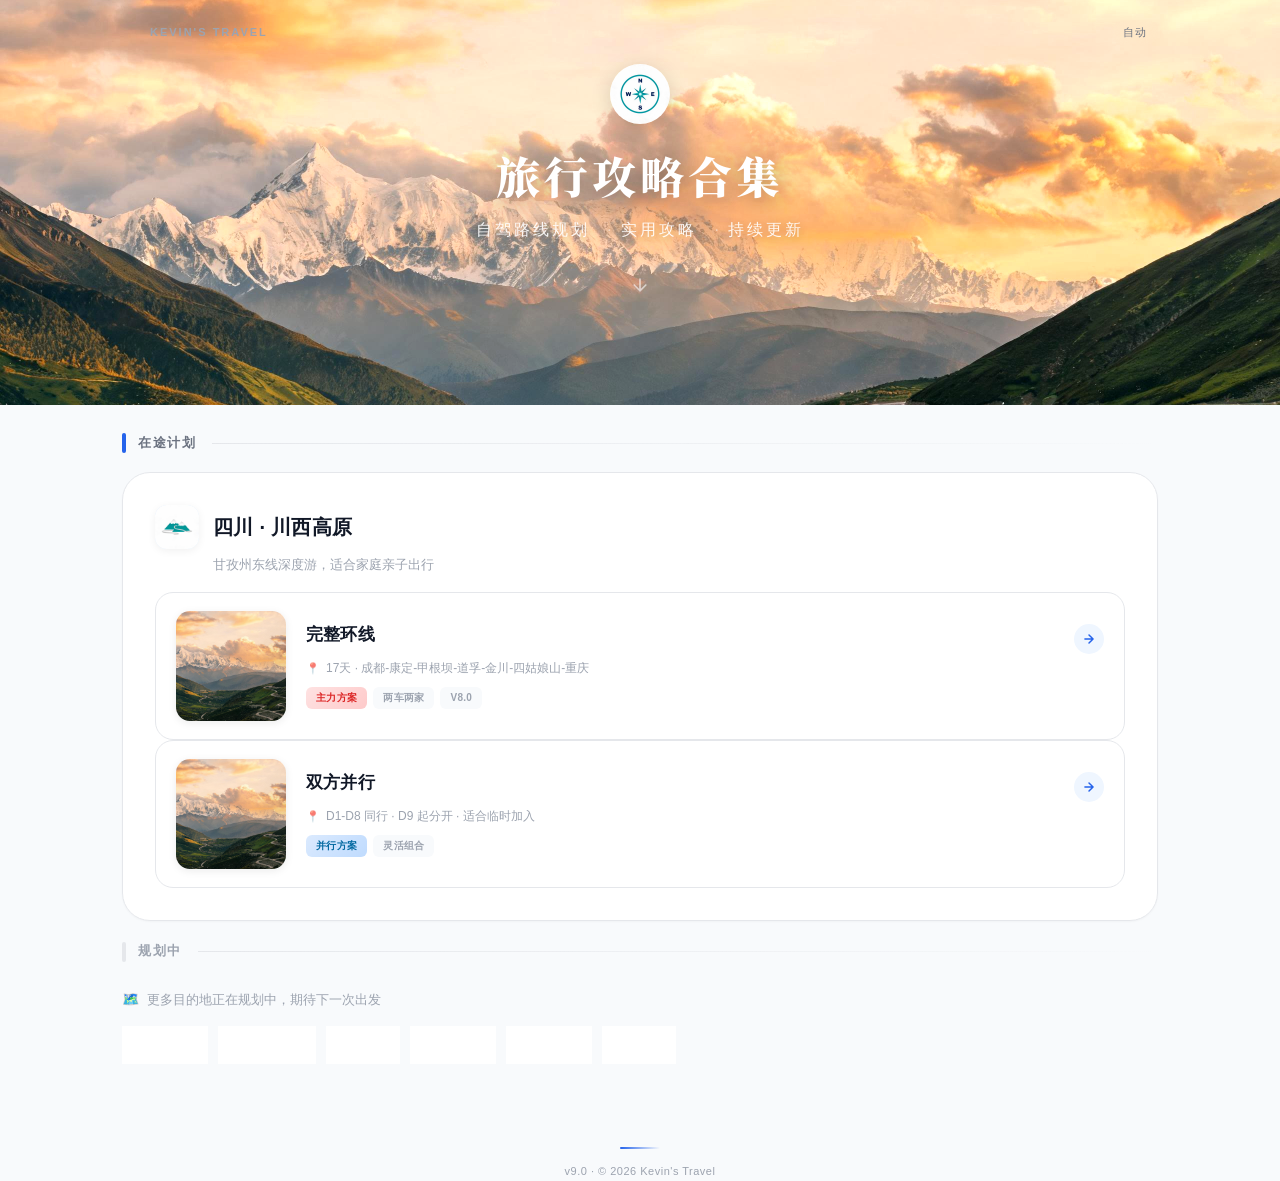
==== commit 75179297: "feat: 版本号同步至 v9——index/west-sichuan/paired-trip 页脚+版本历史表全更新，新增 bump-version.sh 一键同步脚本，AGENTS.md 记录版本" ====
--- a/index.html
+++ b/index.html
@@ -906,7 +906,7 @@
     <!-- Footer -->
     <div class="footer">
         <div class="footer-divider"></div>
-        <span id="versionTop">v8.0</span> · © 2026 Kevin's Travel
+        <span id="versionTop">v9.0</span> · © 2026 Kevin's Travel
     </div>
 
     <script>
